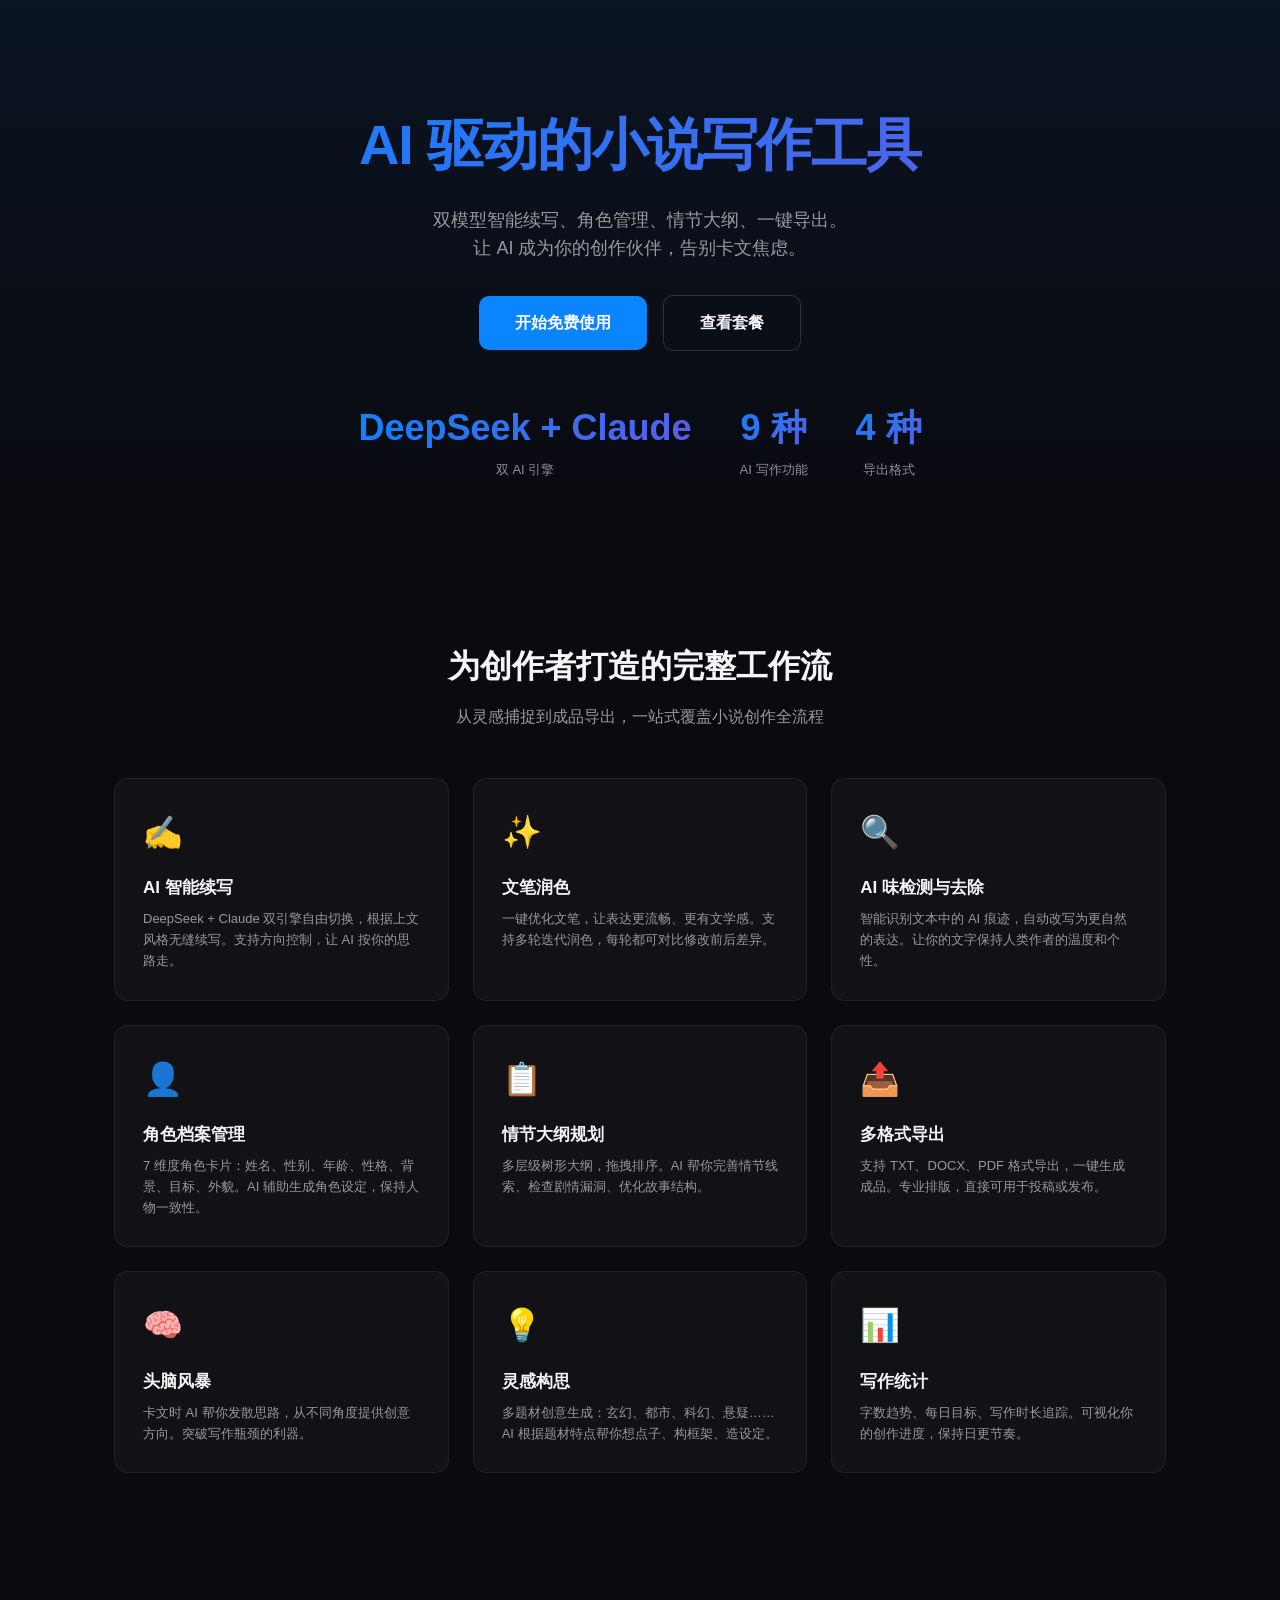
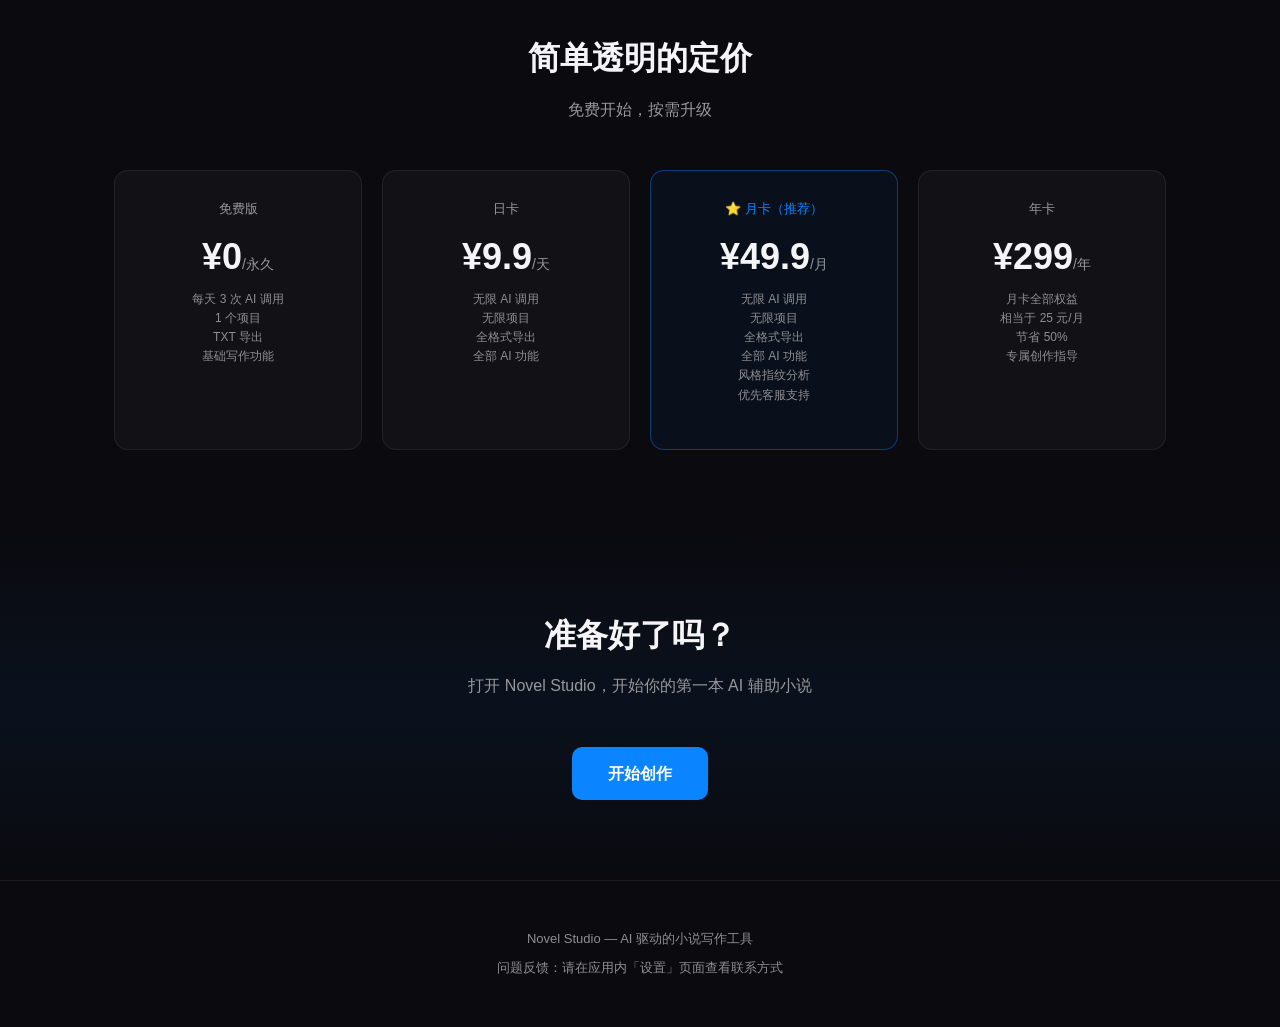
==== static/landing.html @ dd45d41d "feat: infrastructure ready for cloud production" ====
<!DOCTYPE html>
<html lang="zh-CN">
<head>
    <meta charset="UTF-8">
    <meta name="viewport" content="width=device-width, initial-scale=1.0, viewport-fit=cover">
    <title>Novel Studio — AI 驱动的小说写作工具，让你的故事更精彩</title>
    <meta name="theme-color" content="#0a0a0f">
    <meta name="apple-mobile-web-app-capable" content="yes">
    <meta name="apple-mobile-web-app-status-bar-style" content="black-translucent">
    <meta name="apple-mobile-web-app-title" content="Novel Studio">
    <link rel="manifest" href="/manifest.json">
    <meta name="description" content="Novel Studio 是专业 AI 小说写作工具，支持 DeepSeek/Claude 双模型智能续写、角色管理、情节大纲、一键导出。让 AI 成为你的创作伙伴，告别卡文。">
    <meta name="keywords" content="AI写作,小说写作工具,AI续写,写作软件,网文助手,智能写作,DeepSeek写作,Claude写作">
    <meta property="og:title" content="Novel Studio — AI 驱动的小说写作工具">
    <meta property="og:description" content="支持 DeepSeek/Claude 双模型，智能续写、润色、去AI味，专业小说创作工具">
    <meta property="og:type" content="website">
    <style>
        * { margin:0; padding:0; box-sizing:border-box; }
        body { font-family: -apple-system, BlinkMacSystemFont, 'Segoe UI', 'PingFang SC', 'Microsoft YaHei', sans-serif; background: #0a0a0f; color: #f5f5f7; line-height:1.6; }
        .hero { text-align:center; padding:100px 24px 80px; background:linear-gradient(180deg, rgba(10,132,255,0.08) 0%, transparent 100%); }
        .hero h1 { font-size:clamp(32px,6vw,56px); font-weight:800; letter-spacing:-0.02em; margin-bottom:16px; background:linear-gradient(135deg,#0A84FF,#5e5ce6); -webkit-background-clip:text; -webkit-text-fill-color:transparent; }
        .hero p { font-size:18px; color:#98989d; max-width:560px; margin:0 auto 32px; }
        .btn { display:inline-block; padding:14px 36px; border-radius:10px; font-size:16px; font-weight:600; text-decoration:none; transition:all 0.2s; cursor:pointer; border:none; }
        .btn-primary { background:#0A84FF; color:#fff; }
        .btn-primary:hover { background:#409cff; transform:translateY(-1px); box-shadow:0 8px 24px rgba(10,132,255,0.3); }
        .btn-outline { border:1px solid rgba(255,255,255,0.15); color:#f5f5f7; margin-left:12px; }
        .btn-outline:hover { border-color:rgba(255,255,255,0.3); background:rgba(255,255,255,0.04); }
        .container { max-width:1100px; margin:0 auto; padding:0 24px; }
        section { padding:80px 0; }
        section h2 { font-size:32px; font-weight:700; text-align:center; margin-bottom:12px; }
        section .subtitle { text-align:center; color:#98989d; margin-bottom:48px; font-size:16px; }
        .features { display:grid; grid-template-columns:repeat(auto-fit,minmax(280px,1fr)); gap:24px; }
        .feature-card { background:rgba(255,255,255,0.03); border:1px solid rgba(255,255,255,0.07); border-radius:14px; padding:28px; transition:all 0.2s; }
        .feature-card:hover { background:rgba(255,255,255,0.05); border-color:rgba(255,255,255,0.12); transform:translateY(-2px); }
        .feature-card .icon { font-size:32px; margin-bottom:16px; }
        .feature-card h3 { font-size:17px; font-weight:600; margin-bottom:8px; }
        .feature-card p { font-size:13px; color:#98989d; }
        .pricing { display:grid; grid-template-columns:repeat(auto-fit,minmax(220px,1fr)); gap:20px; }
        .price-card { background:rgba(255,255,255,0.03); border:1px solid rgba(255,255,255,0.07); border-radius:14px; padding:28px; text-align:center; transition:all 0.2s; }
        .price-card:hover { border-color:rgba(10,132,255,0.3); }
        .price-card.featured { border-color:rgba(10,132,255,0.4); background:rgba(10,132,255,0.05); }
        .price-card .tier { font-size:13px; color:#98989d; margin-bottom:8px; }
        .price-card .price { font-size:36px; font-weight:800; margin-bottom:4px; }
        .price-card .price span { font-size:14px; font-weight:400; color:#98989d; }
        .price-card .desc { font-size:12px; color:#8e8e93; margin-bottom:16px; }
        .stats { display:flex; justify-content:center; gap:48px; flex-wrap:wrap; margin-top:48px; }
        .stat-item { text-align:center; }
        .stat-item .num { font-size:36px; font-weight:700; background:linear-gradient(135deg,#0A84FF,#5e5ce6); -webkit-background-clip:text; -webkit-text-fill-color:transparent; }
        .stat-item .label { font-size:13px; color:#8e8e93; margin-top:4px; }
        .footer { text-align:center; padding:48px 24px; border-top:1px solid rgba(255,255,255,0.07); color:#8e8e93; font-size:13px; }
        .footer a { color:#0A84FF; text-decoration:none; }
        @media(max-width:768px) {
            .hero { padding:48px 20px 40px; }
            .hero p br { display:none; }
            .btn-outline { margin-left:0; margin-top:10px; }
            .stats { gap:18px; }
            .stat-item .num { font-size:24px; }
            .features { grid-template-columns:1fr; gap:12px; }
            section { padding:48px 0; }
            section h2 { font-size:24px; }
            .pricing { grid-template-columns:1fr; gap:12px; max-width:360px; margin:0 auto; }
            .container { padding:0 16px; }
        }
        @media(max-width:400px) {
            .hero h1 { font-size:28px; }
            .hero p { font-size:15px; }
            .btn { display:block; width:100%; text-align:center; }
            .btn-outline { margin-left:0; }
            .stats { flex-direction:column; gap:12px; }
        }
    </style>
</head>
<body>

<!-- Hero -->
<section class="hero">
    <div class="container">
        <h1>AI 驱动的小说写作工具</h1>
        <p>双模型智能续写、角色管理、情节大纲、一键导出。<br>让 AI 成为你的创作伙伴，告别卡文焦虑。</p>
        <a href="/" class="btn btn-primary">开始免费使用</a>
        <a href="#pricing" class="btn btn-outline">查看套餐</a>
        <div class="stats">
            <div class="stat-item"><div class="num">DeepSeek + Claude</div><div class="label">双 AI 引擎</div></div>
            <div class="stat-item"><div class="num">9 种</div><div class="label">AI 写作功能</div></div>
            <div class="stat-item"><div class="num">4 种</div><div class="label">导出格式</div></div>
        </div>
    </div>
</section>

<!-- 功能 -->
<section>
    <div class="container">
        <h2>为创作者打造的完整工作流</h2>
        <p class="subtitle">从灵感捕捉到成品导出，一站式覆盖小说创作全流程</p>
        <div class="features">
            <div class="feature-card">
                <div class="icon">✍️</div>
                <h3>AI 智能续写</h3>
                <p>DeepSeek + Claude 双引擎自由切换，根据上文风格无缝续写。支持方向控制，让 AI 按你的思路走。</p>
            </div>
            <div class="feature-card">
                <div class="icon">✨</div>
                <h3>文笔润色</h3>
                <p>一键优化文笔，让表达更流畅、更有文学感。支持多轮迭代润色，每轮都可对比修改前后差异。</p>
            </div>
            <div class="feature-card">
                <div class="icon">🔍</div>
                <h3>AI 味检测与去除</h3>
                <p>智能识别文本中的 AI 痕迹，自动改写为更自然的表达。让你的文字保持人类作者的温度和个性。</p>
            </div>
            <div class="feature-card">
                <div class="icon">👤</div>
                <h3>角色档案管理</h3>
                <p>7 维度角色卡片：姓名、性别、年龄、性格、背景、目标、外貌。AI 辅助生成角色设定，保持人物一致性。</p>
            </div>
            <div class="feature-card">
                <div class="icon">📋</div>
                <h3>情节大纲规划</h3>
                <p>多层级树形大纲，拖拽排序。AI 帮你完善情节线索、检查剧情漏洞、优化故事结构。</p>
            </div>
            <div class="feature-card">
                <div class="icon">📤</div>
                <h3>多格式导出</h3>
                <p>支持 TXT、DOCX、PDF 格式导出，一键生成成品。专业排版，直接可用于投稿或发布。</p>
            </div>
            <div class="feature-card">
                <div class="icon">🧠</div>
                <h3>头脑风暴</h3>
                <p>卡文时 AI 帮你发散思路，从不同角度提供创意方向。突破写作瓶颈的利器。</p>
            </div>
            <div class="feature-card">
                <div class="icon">💡</div>
                <h3>灵感构思</h3>
                <p>多题材创意生成：玄幻、都市、科幻、悬疑……AI 根据题材特点帮你想点子、构框架、造设定。</p>
            </div>
            <div class="feature-card">
                <div class="icon">📊</div>
                <h3>写作统计</h3>
                <p>字数趋势、每日目标、写作时长追踪。可视化你的创作进度，保持日更节奏。</p>
            </div>
        </div>
    </div>
</section>

<!-- 套餐 -->
<section id="pricing">
    <div class="container">
        <h2>简单透明的定价</h2>
        <p class="subtitle">免费开始，按需升级</p>
        <div class="pricing">
            <div class="price-card">
                <div class="tier">免费版</div>
                <div class="price">¥0<span>/永久</span></div>
                <div class="desc">每天 3 次 AI 调用<br>1 个项目<br>TXT 导出<br>基础写作功能</div>
            </div>
            <div class="price-card">
                <div class="tier">日卡</div>
                <div class="price">¥9.9<span>/天</span></div>
                <div class="desc">无限 AI 调用<br>无限项目<br>全格式导出<br>全部 AI 功能</div>
            </div>
            <div class="price-card featured">
                <div class="tier" style="color:#0A84FF;">⭐ 月卡（推荐）</div>
                <div class="price">¥49.9<span>/月</span></div>
                <div class="desc">无限 AI 调用<br>无限项目<br>全格式导出<br>全部 AI 功能<br>风格指纹分析<br>优先客服支持</div>
            </div>
            <div class="price-card">
                <div class="tier">年卡</div>
                <div class="price">¥299<span>/年</span></div>
                <div class="desc">月卡全部权益<br>相当于 25 元/月<br>节省 50%<br>专属创作指导</div>
            </div>
        </div>
    </div>
</section>

<!-- CTA -->
<section style="text-align:center; background:linear-gradient(180deg, transparent 0%, rgba(10,132,255,0.06) 50%, transparent 100%);">
    <div class="container">
        <h2>准备好了吗？</h2>
        <p class="subtitle">打开 Novel Studio，开始你的第一本 AI 辅助小说</p>
        <a href="/" class="btn btn-primary">开始创作</a>
    </div>
</section>

<footer class="footer">
    <div class="container">
        <p>Novel Studio — AI 驱动的小说写作工具</p>
        <p style="margin-top:8px;">问题反馈：请在应用内「设置」页面查看联系方式</p>
    </div>
</footer>

<script>if('serviceWorker'in navigator){navigator.serviceWorker.register('/sw.js')}</script>
</body>
</html>
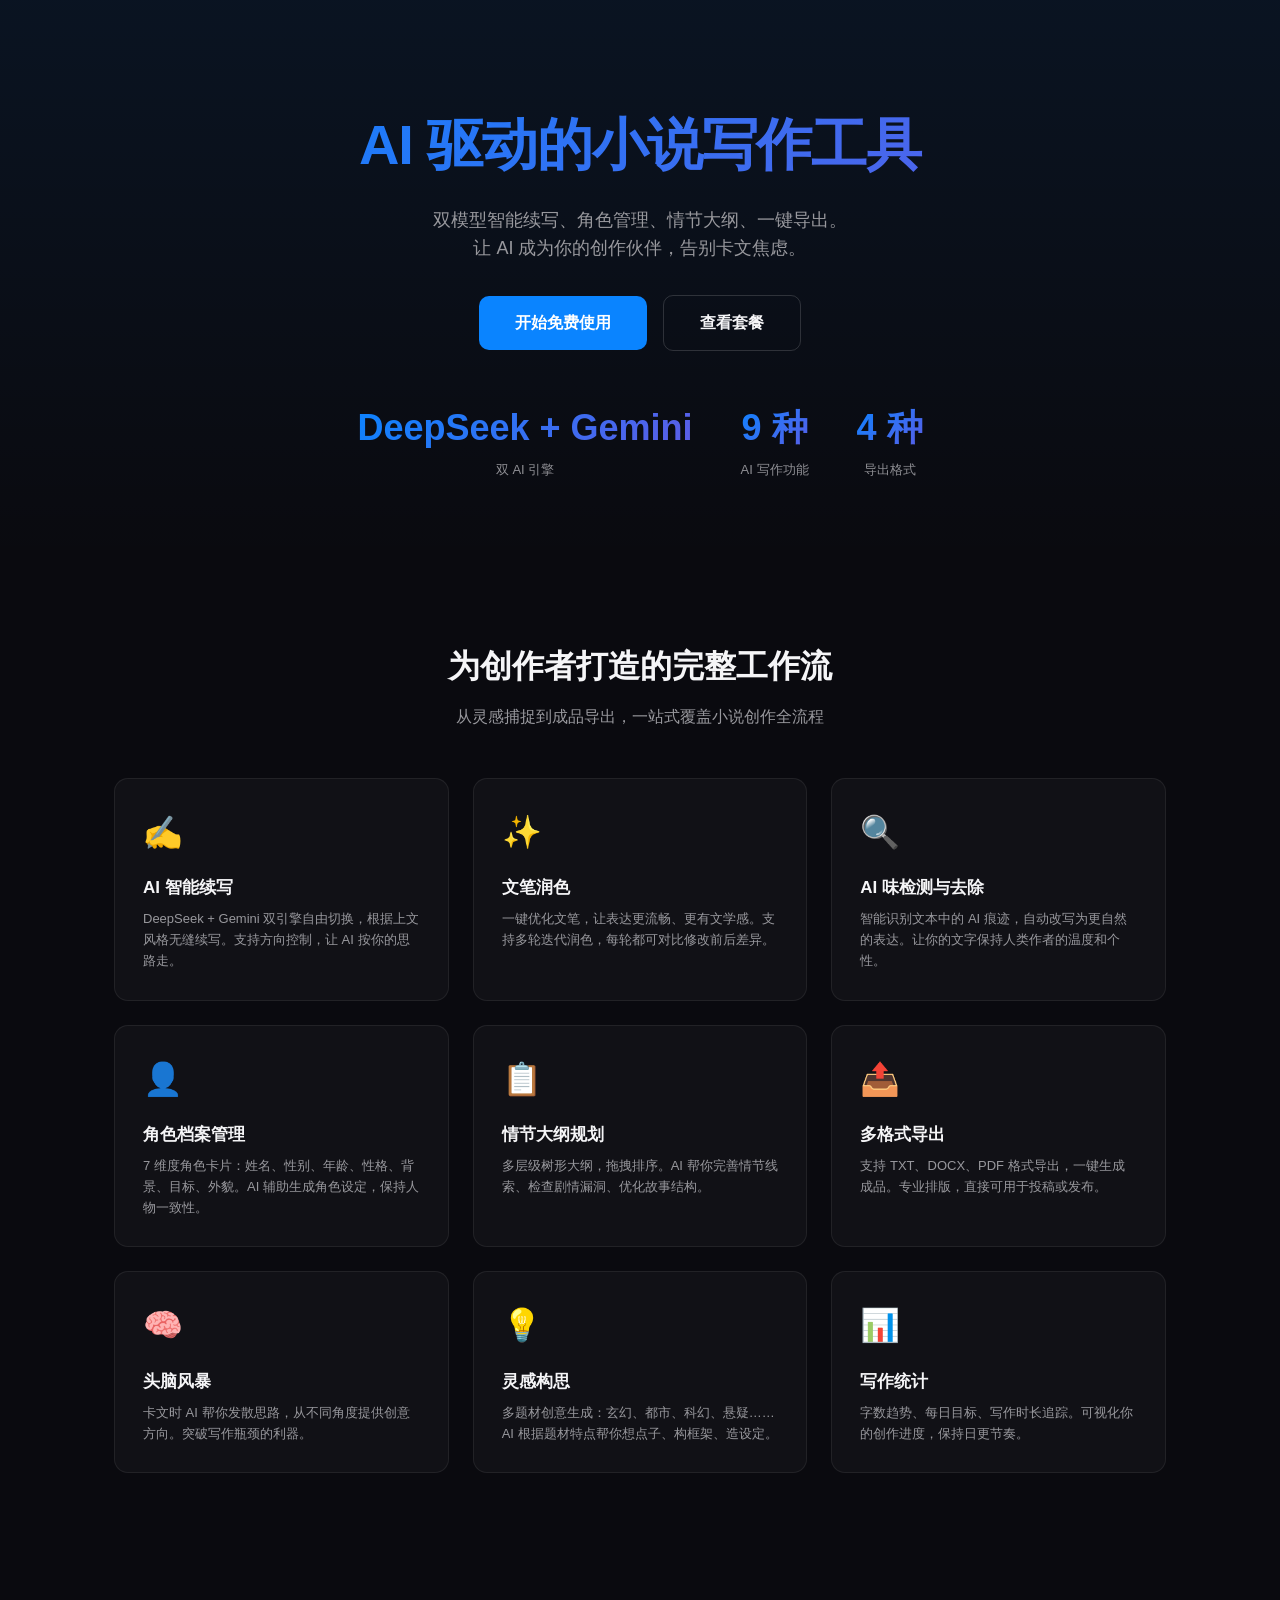
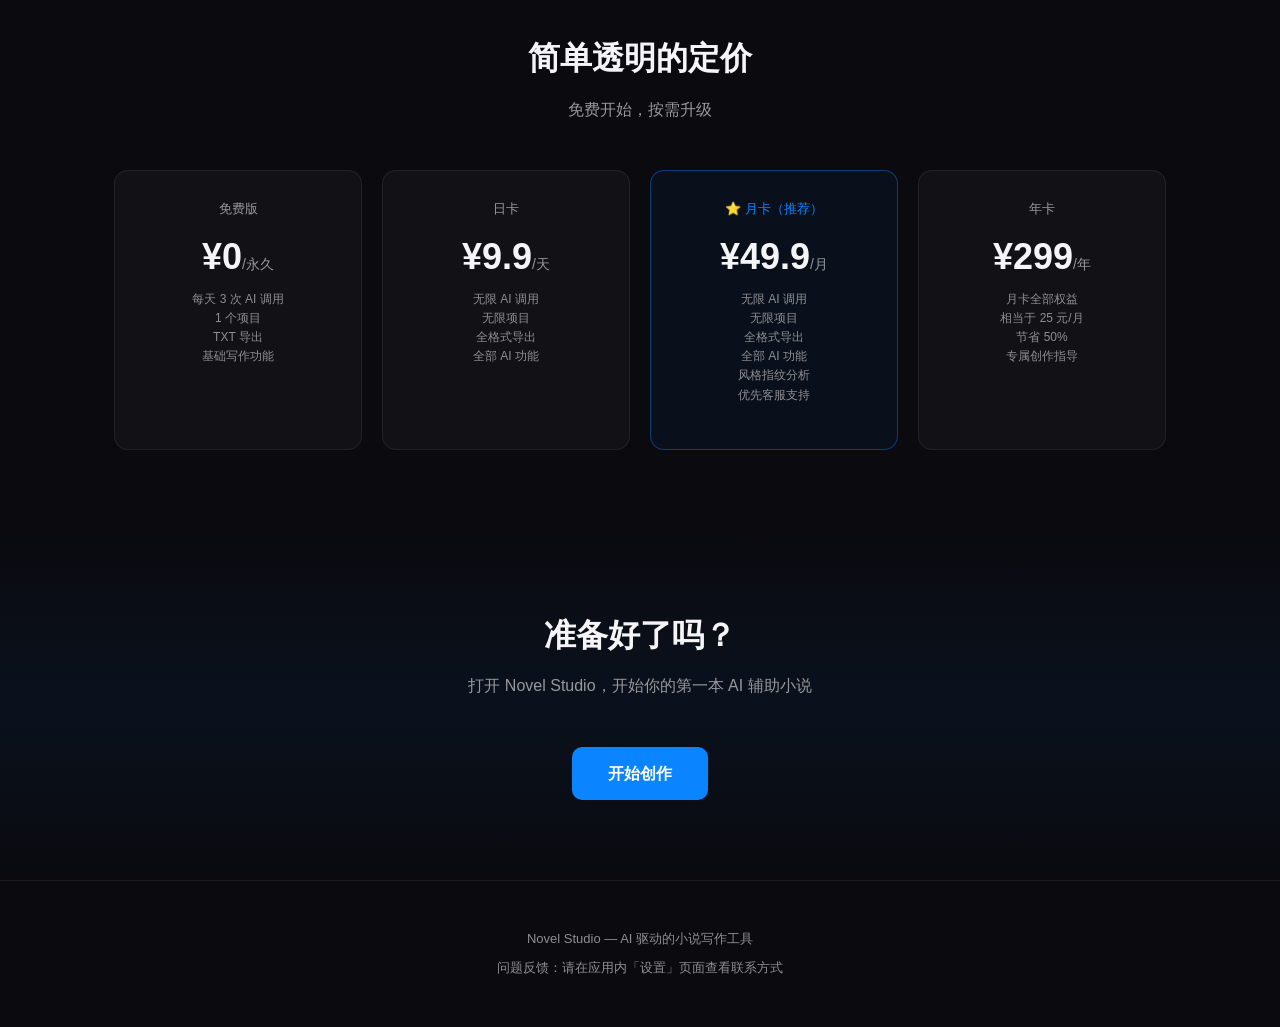
==== commit b65130ad: "隐藏 Claude 模型入口 + 修复 Railway 环境变量尾部空格" ====
--- a/static/landing.html
+++ b/static/landing.html
@@ -9,10 +9,10 @@
     <meta name="apple-mobile-web-app-status-bar-style" content="black-translucent">
     <meta name="apple-mobile-web-app-title" content="Novel Studio">
     <link rel="manifest" href="/manifest.json">
-    <meta name="description" content="Novel Studio 是专业 AI 小说写作工具，支持 DeepSeek/Claude 双模型智能续写、角色管理、情节大纲、一键导出。让 AI 成为你的创作伙伴，告别卡文。">
-    <meta name="keywords" content="AI写作,小说写作工具,AI续写,写作软件,网文助手,智能写作,DeepSeek写作,Claude写作">
+    <meta name="description" content="Novel Studio 是专业 AI 小说写作工具，支持 DeepSeek/Gemini 双模型智能续写、角色管理、情节大纲、一键导出。让 AI 成为你的创作伙伴，告别卡文。">
+    <meta name="keywords" content="AI写作,小说写作工具,AI续写,写作软件,网文助手,智能写作,DeepSeek写作,Gemini写作">
     <meta property="og:title" content="Novel Studio — AI 驱动的小说写作工具">
-    <meta property="og:description" content="支持 DeepSeek/Claude 双模型，智能续写、润色、去AI味，专业小说创作工具">
+    <meta property="og:description" content="支持 DeepSeek/Gemini 双模型，智能续写、润色、去AI味，专业小说创作工具">
     <meta property="og:type" content="website">
     <style>
         * { margin:0; padding:0; box-sizing:border-box; }
@@ -80,7 +80,7 @@
         <a href="/" class="btn btn-primary">开始免费使用</a>
         <a href="#pricing" class="btn btn-outline">查看套餐</a>
         <div class="stats">
-            <div class="stat-item"><div class="num">DeepSeek + Claude</div><div class="label">双 AI 引擎</div></div>
+            <div class="stat-item"><div class="num">DeepSeek + Gemini</div><div class="label">双 AI 引擎</div></div>
             <div class="stat-item"><div class="num">9 种</div><div class="label">AI 写作功能</div></div>
             <div class="stat-item"><div class="num">4 种</div><div class="label">导出格式</div></div>
         </div>
@@ -96,7 +96,7 @@
             <div class="feature-card">
                 <div class="icon">✍️</div>
                 <h3>AI 智能续写</h3>
-                <p>DeepSeek + Claude 双引擎自由切换，根据上文风格无缝续写。支持方向控制，让 AI 按你的思路走。</p>
+                <p>DeepSeek + Gemini 双引擎自由切换，根据上文风格无缝续写。支持方向控制，让 AI 按你的思路走。</p>
             </div>
             <div class="feature-card">
                 <div class="icon">✨</div>
